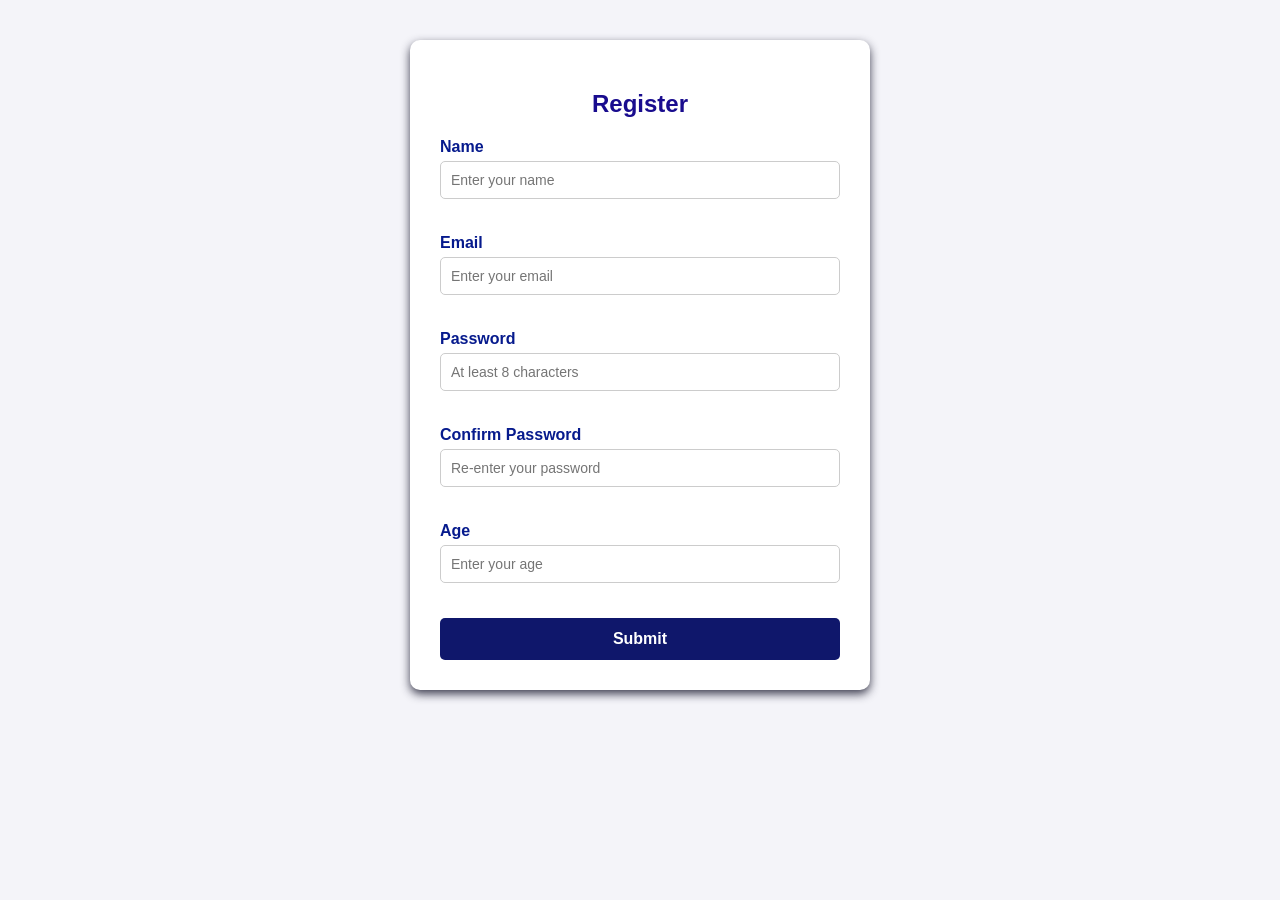
==== validation.html @ 38c322fb "Add files via upload" ====
<!DOCTYPE html>
<html lang="en">
<head>
  <meta charset="UTF-8">
  <meta name="viewport" content="width=device-width, initial-scale=1.0">
  <title>Registration Form & Validation</title>
  <style>
    body {
      font-family: Arial, sans-serif;
      background-color: #f4f4f9;
      margin: 0;
      padding: 40px;
      display: flex;
      justify-content: center;
      align-items: center;
    }
    .form-container {
      background: #ffffff;
      padding: 30px;
      border-radius: 10px;
      box-shadow: 0 4px 10px rgba(27, 27, 48, 0.842);
      width: 100%;
      max-width: 400px;
    }
    h2 {
      margin-bottom: 20px;
      color: #190c8e;
      text-align: center;
    }
    .field {
      margin-bottom: 15px;
      display: flex;
      flex-direction: column;
    }
    label {
      font-weight: bold;
      margin-bottom: 5px;
      color: #061a8d;
    }
    input {
      padding: 10px;
      border: 1px solid #ccc;
      border-radius: 5px;
      font-size: 14px;
    }
    input:focus {
      border-color: #0f6b63;
      outline: none;
    }
    .error-msg {
      color: #c0392b;
      font-size: 12px;
      margin-top: 5px;
      min-height: 15px;
    }
    button {
      width: 100%;
      padding: 12px;
      background-color: #0f176b;
      color: white;
      border: none;
      border-radius: 5px;
      font-size: 16px;
      font-weight: bold;
      cursor: pointer;
    }
    button:hover {
      background-color: lch(8.74% 46.2 301.72);
    }
  </style>
</head>
<body>

  <div class="form-container">
    <h2>Register</h2>
    <form id="registrationForm" novalidate>
      
      <div class="field">
        <label for="name">Name</label>
        <input type="text" id="name" placeholder="Enter your name">
        <span class="error-msg" id="nameError"></span>
      </div>

      <div class="field">
        <label for="email">Email</label>
        <input type="email" id="email" placeholder="Enter your email">
        <span class="error-msg" id="emailError"></span>
      </div>

      <div class="field">
        <label for="password">Password</label>
        <input type="password" id="password" placeholder="At least 8 characters">
        <span class="error-msg" id="passwordError"></span>
      </div>

      <div class="field">
        <label for="confirmPassword">Confirm Password</label>
        <input type="password" id="confirmPassword" placeholder="Re-enter your password">
        <span class="error-msg" id="confirmPasswordError"></span>
      </div>

      <div class="field">
        <label for="age">Age</label>
        <input type="number" id="age" placeholder="Enter your age">
        <span class="error-msg" id="ageError"></span>
      </div>

      <button type="submit">Submit</button>
    </form>
  </div>

  <script>
    const form = document.getElementById('registrationForm');
    const nameInput = document.getElementById('name');
    const emailInput = document.getElementById('email');
    const passwordInput = document.getElementById('password');
    const confirmPasswordInput = document.getElementById('confirmPassword');
    const ageInput = document.getElementById('age');

    const nameError = document.getElementById('nameError');
    const emailError = document.getElementById('emailError');
    const passwordError = document.getElementById('passwordError');
    const confirmPasswordError = document.getElementById('confirmPasswordError');
    const ageError = document.getElementById('ageError');

    form.addEventListener('submit', function(event) {
      let isValid = true;

      // Reset error messages
      nameError.textContent = '';
      emailError.textContent = '';
      passwordError.textContent = '';
      confirmPasswordError.textContent = '';
      ageError.textContent = '';

      // 1. Check Name
      if (nameInput.value.trim() === '') {
        nameError.textContent = 'Name is required.';
        isValid = false;
      }

      // 2. Check Email
      const emailValue = emailInput.value.trim();
      if (emailValue === '') {
        emailError.textContent = 'Email is required.';
        isValid = false;
      } else if (!emailValue.includes('@') || !emailValue.includes('.')) {
        emailError.textContent = 'Please enter a valid email address.';
        isValid = false;
      }

      // 3. Check Password (at least 8 characters)
      if (passwordInput.value.length < 8) {
        passwordError.textContent = 'Password must be at least 8 characters.';
        isValid = false;
      }

      // 4. Check Confirm Password
      if (confirmPasswordInput.value !== passwordInput.value || confirmPasswordInput.value === '') {
        confirmPasswordError.textContent = 'Passwords do not match.';
        isValid = false;
      }

      // 5. Check Age
      const ageValue = Number(ageInput.value);
      if (ageInput.value.trim() === '' || isNaN(ageValue) || ageValue <= 0) {
        ageError.textContent = 'Please enter a valid age.';
        isValid = false;
      }

      // If any validation failed, stop the form from being submitted
      if (!isValid) {
        event.preventDefault();
      }
    });
  </script>

</body>
</html>
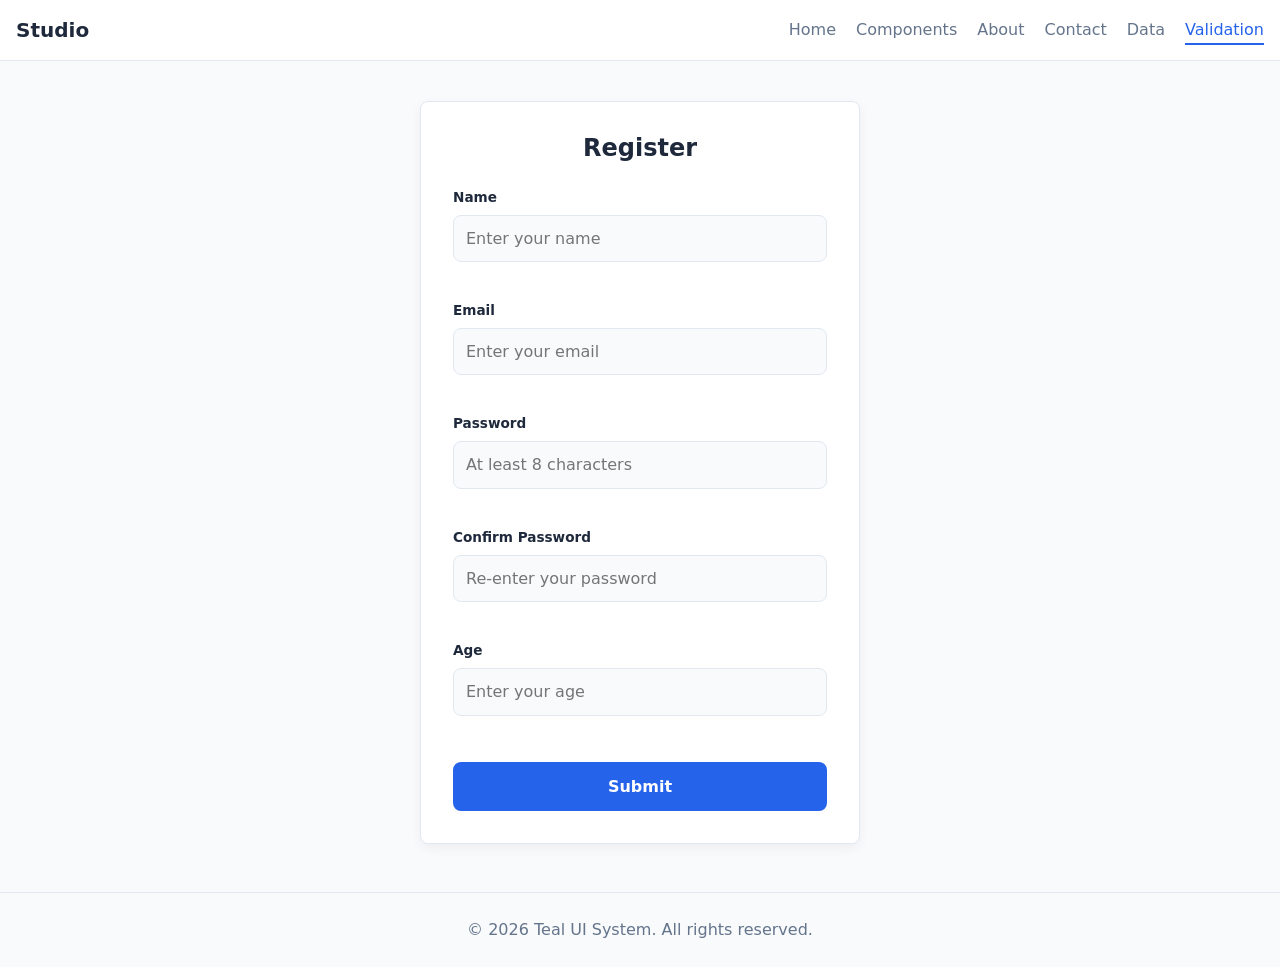
==== commit ffe40f65: "Update validation.html" ====
--- a/validation.html
+++ b/validation.html
@@ -3,177 +3,107 @@
 <head>
   <meta charset="UTF-8">
   <meta name="viewport" content="width=device-width, initial-scale=1.0">
-  <title>Registration Form & Validation</title>
+  <title>Validation & Register - Studio</title>
+  <link rel="stylesheet" href="styles.css">
   <style>
-    body {
-      font-family: Arial, sans-serif;
-      background-color: #f4f4f9;
-      margin: 0;
-      padding: 40px;
-      display: flex;
-      justify-content: center;
-      align-items: center;
+    .form-card {
+      max-width: 440px;
+      margin: 40px auto;
+      background: var(--surface);
+      padding: 32px;
+      border-radius: var(--radius);
+      border: 1px solid var(--border);
+      box-shadow: 0 4px 12px rgba(0,0,0,0.05);
     }
-    .form-container {
-      background: #ffffff;
-      padding: 30px;
-      border-radius: 10px;
-      box-shadow: 0 4px 10px rgba(27, 27, 48, 0.842);
-      width: 100%;
-      max-width: 400px;
-    }
-    h2 {
-      margin-bottom: 20px;
-      color: #190c8e;
-      text-align: center;
-    }
-    .field {
-      margin-bottom: 15px;
+    .field-group {
+      margin-bottom: 16px;
       display: flex;
       flex-direction: column;
     }
-    label {
-      font-weight: bold;
-      margin-bottom: 5px;
-      color: #061a8d;
+    .field-group label {
+      font-weight: 600;
+      margin-bottom: 6px;
+      color: var(--text);
     }
-    input {
-      padding: 10px;
-      border: 1px solid #ccc;
-      border-radius: 5px;
-      font-size: 14px;
+    .field-group input {
+      padding: 10px 12px;
+      border: 1px solid var(--border);
+      border-radius: var(--radius);
+      background: var(--bg);
+      color: var(--text);
+      font: inherit;
     }
-    input:focus {
-      border-color: #0f6b63;
+    .field-group input:focus {
+      border-color: var(--primary);
       outline: none;
     }
     .error-msg {
-      color: #c0392b;
-      font-size: 12px;
-      margin-top: 5px;
-      min-height: 15px;
-    }
-    button {
-      width: 100%;
-      padding: 12px;
-      background-color: #0f176b;
-      color: white;
-      border: none;
-      border-radius: 5px;
-      font-size: 16px;
-      font-weight: bold;
-      cursor: pointer;
-    }
-    button:hover {
-      background-color: lch(8.74% 46.2 301.72);
+      color: #dc2626;
+      font-size: 0.8rem;
+      margin-top: 4px;
+      min-height: 18px;
     }
   </style>
 </head>
 <body>
 
-  <div class="form-container">
-    <h2>Register</h2>
-    <form id="registrationForm" novalidate>
-      
-      <div class="field">
-        <label for="name">Name</label>
-        <input type="text" id="name" placeholder="Enter your name">
-        <span class="error-msg" id="nameError"></span>
-      </div>
+  <header class="site-header">
+    <a class="logo" href="index.html">Studio</a>
+    <nav>
+      <ul>
+        <li><a href="index.html">Home</a></li>
+        <li><a href="components.html">Components</a></li>
+        <li><a href="about.html">About</a></li>
+        <li><a href="contact.html">Contact</a></li>
+        <li><a href="data.html">Data</a></li>
+        <li><a href="validation.html" class="active">Validation</a></li>
+      </ul>
+    </nav>
+  </header>
 
-      <div class="field">
-        <label for="email">Email</label>
-        <input type="email" id="email" placeholder="Enter your email">
-        <span class="error-msg" id="emailError"></span>
-      </div>
+  <main class="container">
+    <div class="form-card">
+      <h2 style="text-align: center; margin-bottom: 24px;">Register</h2>
+      <form id="registrationForm" novalidate>
+        
+        <div class="field-group">
+          <label for="name">Name</label>
+          <input type="text" id="name" placeholder="Enter your name">
+          <span class="error-msg" id="nameError"></span>
+        </div>
 
-      <div class="field">
-        <label for="password">Password</label>
-        <input type="password" id="password" placeholder="At least 8 characters">
-        <span class="error-msg" id="passwordError"></span>
-      </div>
+        <div class="field-group">
+          <label for="email">Email</label>
+          <input type="email" id="email" placeholder="Enter your email">
+          <span class="error-msg" id="emailError"></span>
+        </div>
 
-      <div class="field">
-        <label for="confirmPassword">Confirm Password</label>
-        <input type="password" id="confirmPassword" placeholder="Re-enter your password">
-        <span class="error-msg" id="confirmPasswordError"></span>
-      </div>
+        <div class="field-group">
+          <label for="password">Password</label>
+          <input type="password" id="password" placeholder="At least 8 characters">
+          <span class="error-msg" id="passwordError"></span>
+        </div>
 
-      <div class="field">
-        <label for="age">Age</label>
-        <input type="number" id="age" placeholder="Enter your age">
-        <span class="error-msg" id="ageError"></span>
-      </div>
+        <div class="field-group">
+          <label for="confirmPassword">Confirm Password</label>
+          <input type="password" id="confirmPassword" placeholder="Re-enter your password">
+          <span class="error-msg" id="confirmPasswordError"></span>
+        </div>
 
-      <button type="submit">Submit</button>
-    </form>
-  </div>
+        <div class="field-group">
+          <label for="age">Age</label>
+          <input type="number" id="age" placeholder="Enter your age">
+          <span class="error-msg" id="ageError"></span>
+        </div>
 
-  <script>
-    const form = document.getElementById('registrationForm');
-    const nameInput = document.getElementById('name');
-    const emailInput = document.getElementById('email');
-    const passwordInput = document.getElementById('password');
-    const confirmPasswordInput = document.getElementById('confirmPassword');
-    const ageInput = document.getElementById('age');
+        <button type="submit" class="btn" style="width: 100%; margin-top: 8px;">Submit</button>
+      </form>
+    </div>
+  </main>
 
-    const nameError = document.getElementById('nameError');
-    const emailError = document.getElementById('emailError');
-    const passwordError = document.getElementById('passwordError');
-    const confirmPasswordError = document.getElementById('confirmPasswordError');
-    const ageError = document.getElementById('ageError');
-
-    form.addEventListener('submit', function(event) {
-      let isValid = true;
-
-      // Reset error messages
-      nameError.textContent = '';
-      emailError.textContent = '';
-      passwordError.textContent = '';
-      confirmPasswordError.textContent = '';
-      ageError.textContent = '';
-
-      // 1. Check Name
-      if (nameInput.value.trim() === '') {
-        nameError.textContent = 'Name is required.';
-        isValid = false;
-      }
-
-      // 2. Check Email
-      const emailValue = emailInput.value.trim();
-      if (emailValue === '') {
-        emailError.textContent = 'Email is required.';
-        isValid = false;
-      } else if (!emailValue.includes('@') || !emailValue.includes('.')) {
-        emailError.textContent = 'Please enter a valid email address.';
-        isValid = false;
-      }
-
-      // 3. Check Password (at least 8 characters)
-      if (passwordInput.value.length < 8) {
-        passwordError.textContent = 'Password must be at least 8 characters.';
-        isValid = false;
-      }
-
-      // 4. Check Confirm Password
-      if (confirmPasswordInput.value !== passwordInput.value || confirmPasswordInput.value === '') {
-        confirmPasswordError.textContent = 'Passwords do not match.';
-        isValid = false;
-      }
-
-      // 5. Check Age
-      const ageValue = Number(ageInput.value);
-      if (ageInput.value.trim() === '' || isNaN(ageValue) || ageValue <= 0) {
-        ageError.textContent = 'Please enter a valid age.';
-        isValid = false;
-      }
-
-      // If any validation failed, stop the form from being submitted
-      if (!isValid) {
-        event.preventDefault();
-      }
-    });
-  </script>
-
+  <footer class="site-footer" style="margin-top: 48px;">
+    <div class="container">&copy; 2026 Teal UI System. All rights reserved.</div>
+  </footer>
+  <script src="validation.js"></script>
 </body>
-</html>+</html>
--- a/styles.css
+++ b/styles.css
@@ -0,0 +1,306 @@
+:root {
+  --primary: #2563eb;
+  --bg: #f8fafc;
+  --text: #1e293b;
+  --radius: 8px;
+  --primary-dark: #1d4ed8;
+  --surface: #ffffff;
+  --border: #e2e8f0;
+  --muted: #64748b;
+  --space: 16px;
+}
+
+* { box-sizing: border-box; }
+
+body {
+  margin: 0;
+  font-family: system-ui, -apple-system, "Segoe UI", sans-serif;
+  background: var(--bg);
+  color: var(--text);
+  line-height: 1.6;
+}
+
+h1, h2, h3 { line-height: 1.2; margin: 0 0 0.5em; }
+p { margin: 0 0 1em; }
+a { color: var(--primary); }
+
+.container { 
+  max-width: 1100px; 
+  margin: 0 auto; 
+  padding: 0 var(--space); 
+}
+
+.site-header {
+  display: flex;
+  justify-content: space-between;
+  align-items: center;
+  flex-wrap: wrap;
+  gap: var(--space);
+  padding: 14px var(--space);
+  background: var(--surface);
+  border-bottom: 1px solid var(--border);
+}
+
+.site-header .logo { 
+  font-weight: 700; 
+  font-size: 1.25rem; 
+  color: var(--text); 
+  text-decoration: none; 
+}
+
+.site-header ul { 
+  display: flex; 
+  gap: 20px; 
+  list-style: none; 
+  margin: 0; 
+  padding: 0; 
+}
+
+.site-header a:not(.logo) { 
+  text-decoration: none; 
+  color: var(--muted); 
+  padding: 4px 0; 
+}
+
+.site-header a:not(.logo):hover,
+.site-header a.active { 
+  color: var(--primary); 
+  border-bottom: 2px solid var(--primary); 
+}
+
+.hero { 
+  padding: 64px 0 40px; 
+}
+
+.hero p { 
+  max-width: 55ch; 
+  color: var(--muted); 
+  font-size: 1.125rem; 
+}
+
+.hero .actions { 
+  display: flex; 
+  gap: 12px; 
+  flex-wrap: wrap; 
+  margin-top: 24px; 
+}
+
+.btn {
+  display: inline-block;
+  padding: 10px 20px;
+  font: inherit;
+  font-weight: 600;
+  color: #fff;
+  background: var(--primary);
+  border: 2px solid var(--primary);
+  border-radius: var(--radius);
+  text-decoration: none;
+  cursor: pointer;
+  transition: background .15s, border-color .15s;
+}
+
+.btn:hover:not(:disabled),
+.btn.is-hover {
+  background: var(--primary-dark);
+  border-color: var(--primary-dark);
+}
+
+.btn:focus-visible { 
+  outline: 3px solid #93b4f8; 
+  outline-offset: 2px; 
+}
+
+.btn:disabled {
+  background: #cbd5e1;
+  border-color: #cbd5e1;
+  color: #64748b;
+  cursor: not-allowed;
+}
+
+.btn-outline { 
+  background: transparent; 
+  color: var(--primary); 
+}
+
+.btn-outline:hover:not(:disabled) { 
+  background: var(--primary); 
+  color: #fff; 
+}
+
+.card {
+  background: var(--surface);
+  border: 1px solid var(--border);
+  border-radius: var(--radius);
+  padding: 24px;
+  box-shadow: 0 1px 3px rgba(15, 23, 42, .08);
+}
+
+.card h3 { 
+  font-size: 1.25rem; 
+}
+
+.card p { 
+  color: var(--muted); 
+}
+
+.card .btn { 
+  margin-top: 4px; 
+}
+
+.grid {
+  display: grid;
+  grid-template-columns: repeat(3, 1fr);
+  gap: 24px;
+  padding-bottom: 48px;
+}
+
+.grid .wide { 
+  grid-column: 1 / -1; 
+}
+
+.site-footer {
+  border-top: 1px solid var(--border);
+  padding: 24px 0;
+  color: var(--muted);
+  text-align: center;
+}
+
+.table-wrap {
+  overflow-x: auto;
+  border: 1px solid var(--border);
+  border-radius: var(--radius);
+  background: var(--surface);
+}
+
+table { 
+  width: 100%; 
+  min-width: 520px; 
+  border-collapse: collapse; 
+}
+
+th, td { 
+  padding: 12px 16px; 
+  text-align: left; 
+}
+
+th { 
+  background: var(--primary); 
+  color: #fff; 
+  white-space: nowrap; 
+}
+
+tbody tr:nth-child(even) { 
+  background: var(--bg); 
+}
+
+tbody tr:hover { 
+  background: #e0e9fd; 
+}
+
+.badge { 
+  padding: 2px 10px; 
+  border-radius: 999px; 
+  font-size: 0.85rem; 
+  font-weight: 600; 
+  background: #dcfce7; 
+  color: #166534; 
+}
+
+.badge.off { 
+  background: #fee2e2; 
+  color: #991b1b; 
+}
+
+.section { 
+  padding: 32px 0 8px; 
+}
+
+.section > h2 { 
+  margin-bottom: 16px; 
+}
+
+.row { 
+  display: flex; 
+  flex-wrap: wrap; 
+  gap: 16px; 
+  align-items: center; 
+}
+
+label { 
+  color: var(--muted); 
+  font-size: 0.85rem; 
+}
+
+.swatches { 
+  display: grid; 
+  grid-template-columns: repeat(auto-fit, minmax(140px, 1fr)); 
+  gap: 16px; 
+}
+
+.swatch { 
+  border: 1px solid var(--border); 
+  border-radius: var(--radius); 
+  overflow: hidden; 
+  background: var(--surface); 
+}
+
+.swatch i { 
+  display: block; 
+  height: 56px; 
+}
+
+.swatch code { 
+  display: block; 
+  padding: 8px 12px; 
+  font-size: 0.85rem; 
+}
+
+@media (max-width: 700px) {
+  .grid { 
+    grid-template-columns: 1fr; 
+  }
+}
+.modal-window {
+  position: fixed;
+  top: 0;
+  right: 0;
+  bottom: 0;
+  left: 0;
+  background: rgba(15, 23, 42, 0.6);
+  display: flex;
+  justify-content: center;
+  align-items: center;
+  opacity: 0;
+  pointer-events: none;
+  transition: opacity 0.3s ease;
+  z-index: 1000;
+}
+
+.modal-window:target {
+  opacity: 1;
+  pointer-events: auto;
+}
+
+.modal-content {
+  background: var(--surface);
+  padding: 32px;
+  border-radius: var(--radius);
+  width: 90%;
+  max-width: 400px;
+  position: relative;
+  box-shadow: 0 10px 25px rgba(0, 0, 0, 0.2);
+}
+
+.modal-close {
+  position: absolute;
+  top: 12px;
+  right: 16px;
+  color: var(--muted);
+  text-decoration: none;
+  font-size: 1.5rem;
+  font-weight: bold;
+}
+
+.modal-close:hover {
+  color: var(--text);
+}
